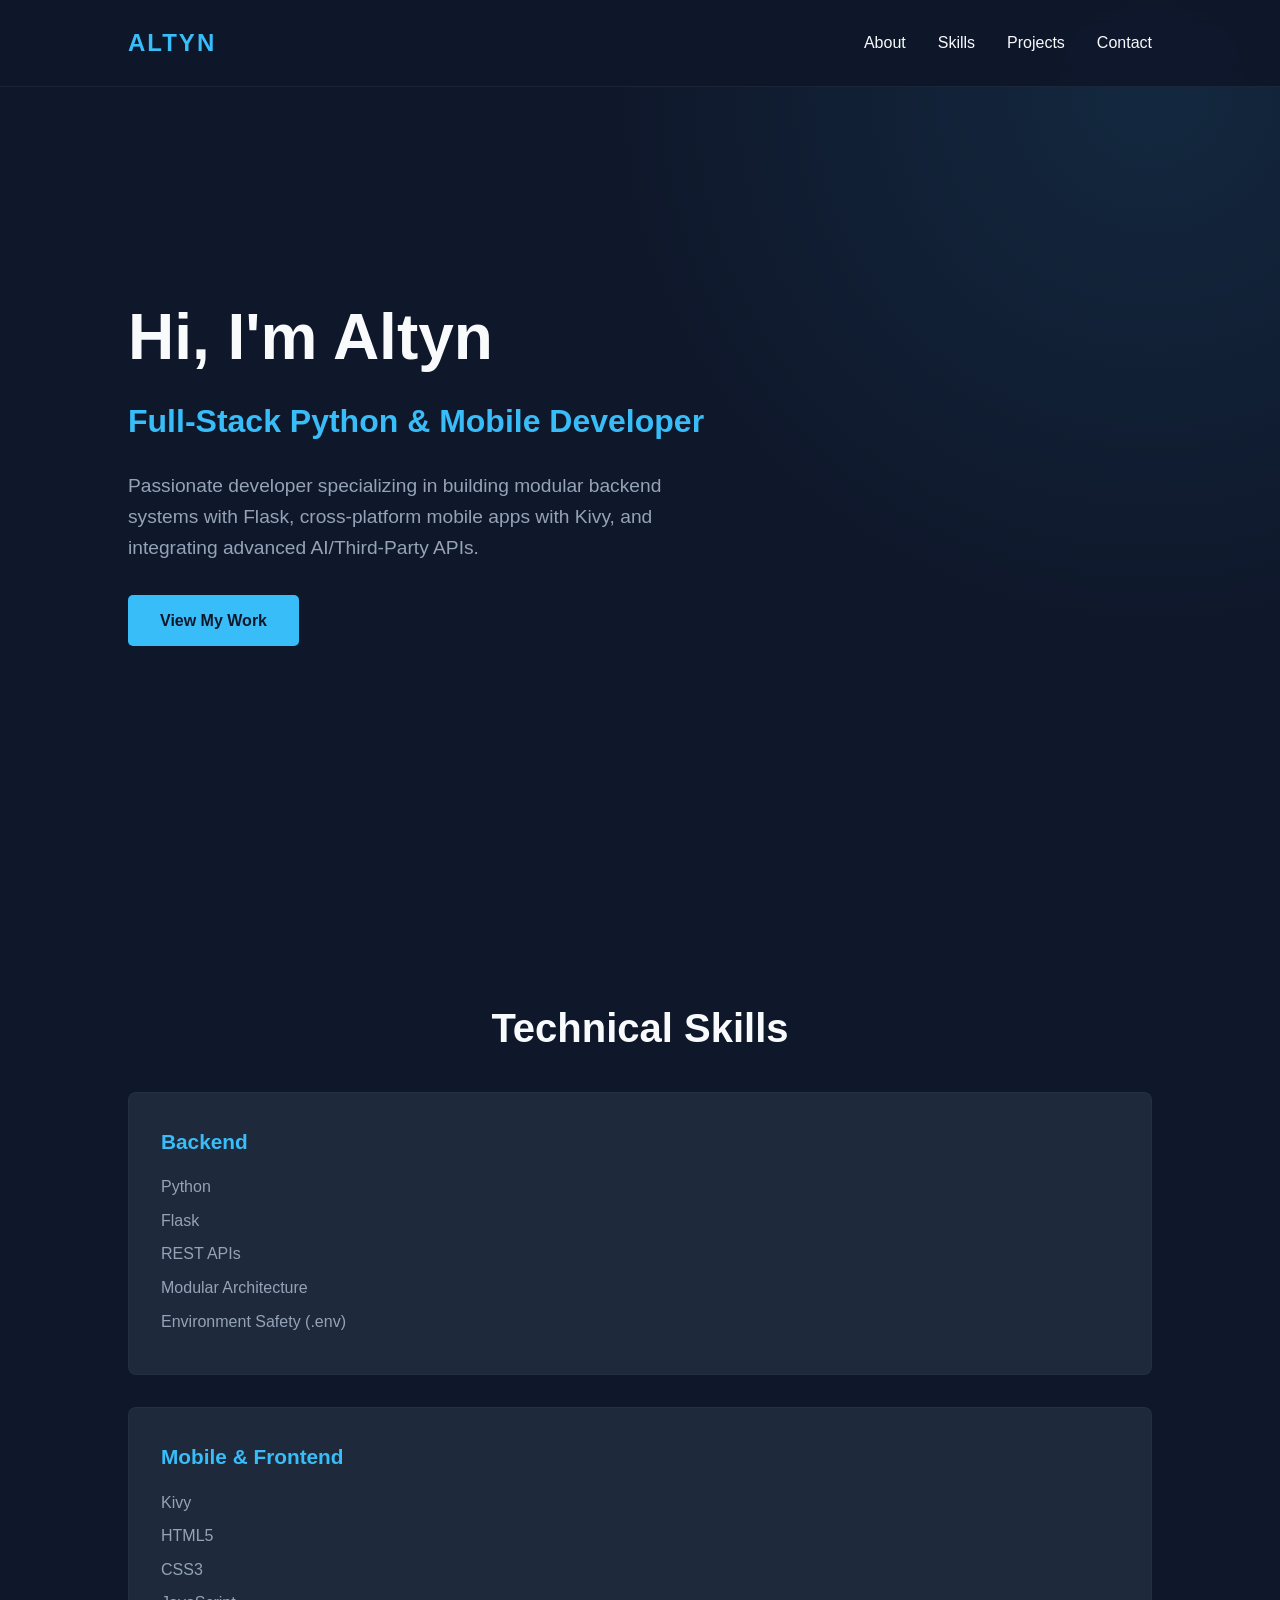
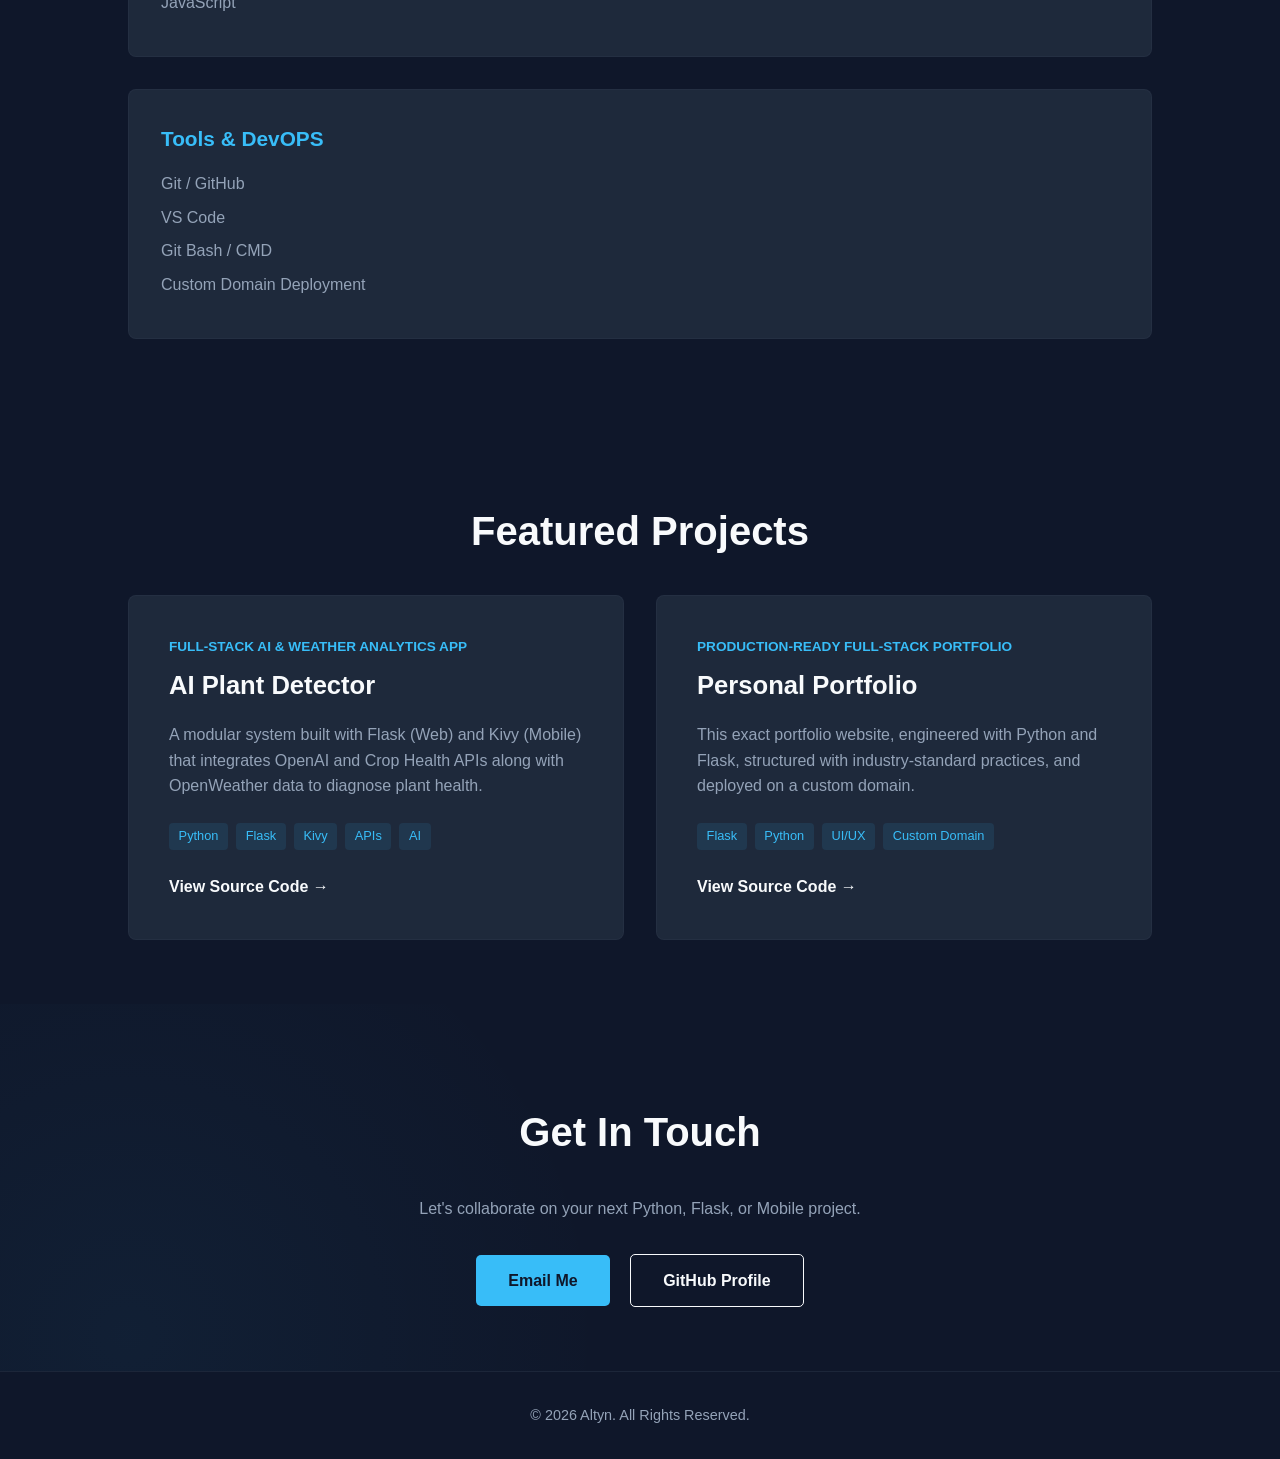
==== index.html @ fd0505f5 "Convert portfolio from Flask to static HTML" ====
<!DOCTYPE html>
<html lang="en">
<head>
    <meta charset="UTF-8">
    <meta name="viewport" content="width=device-width, initial-scale=1.0">
    <title>Hi | Portfolio</title>
    <link rel="stylesheet" href="static/style.css">
</head>
<body>

    <header>
        <nav class="navbar">
            <div class="logo">ALTYN</div>
            <ul class="nav-links">
                <li><a href="#about">About</a></li>
                <li><a href="#skills">Skills</a></li>
                <li><a href="#projects">Projects</a></li>
                <li><a href="#contact">Contact</a></li>
            </ul>
        </nav>
    </header>

    <section class="hero">
        <div class="hero-content">
            <h1>Hi, I'm Altyn</h1>
            <h2>Full-Stack Python & Mobile Developer</h2>
            <p>Passionate developer specializing in building modular backend systems with Flask, cross-platform mobile apps with Kivy, and integrating advanced AI/Third-Party APIs.</p>
            <a href="#projects" class="btn">View My Work</a>
        </div>
    </section>

    <section id="skills" class="skills-section">
        <h2>Technical Skills</h2>
        <div class="skills-grid">
            <div class="skill-category">
                <h3>Backend</h3>
                <ul>
                    <li>Python</li>
                    <li>Flask</li>
                    <li>REST APIs</li>
                    <li>Modular Architecture</li>
                    <li>Environment Safety (.env)</li>
                </ul>
            </div>
            <div class="skill-category">
                <h3>Mobile & Frontend</h3>
                <ul>
                    <li>Kivy</li>
                    <li>HTML5</li>
                    <li>CSS3</li>
                    <li>JavaScript</li>
                </ul>
            </div>
            <div class="skill-category">
                <h3>Tools & DevOPS</h3>
                <ul>
                    <li>Git / GitHub</li>
                    <li>VS Code</li>
                    <li>Git Bash / CMD</li>
                    <li>Custom Domain Deployment</li>
                </ul>
            </div>
        </div>
    </section>

    <section id="projects" class="projects-section">
        <h2>Featured Projects</h2>
        <div class="projects-grid">
            <div class="project-card">
                <span class="project-subtitle">Full-Stack AI & Weather Analytics App</span>
                <h3>AI Plant Detector</h3>
                <p>A modular system built with Flask (Web) and Kivy (Mobile) that integrates OpenAI and Crop Health APIs along with OpenWeather data to diagnose plant health.</p>
                <div class="project-tags">
                    <span class="tag">Python</span>
                    <span class="tag">Flask</span>
                    <span class="tag">Kivy</span>
                    <span class="tag">APIs</span>
                    <span class="tag">AI</span>
                </div>
                <a href="https://github.com/aaltynn/Plant_detector" target="_blank" class="project-link">View Source Code →</a>
            </div>
            <div class="project-card">
                <span class="project-subtitle">Production-Ready Full-Stack Portfolio</span>
                <h3>Personal Portfolio</h3>
                <p>This exact portfolio website, engineered with Python and Flask, structured with industry-standard practices, and deployed on a custom domain.</p>
                <div class="project-tags">
                    <span class="tag">Flask</span>
                    <span class="tag">Python</span>
                    <span class="tag">UI/UX</span>
                    <span class="tag">Custom Domain</span>
                </div>
                <a href="https://github.com/aaltynn/Website" target="_blank" class="project-link">View Source Code →</a>
            </div>
        </div>
    </section>

    <section id="contact" class="contact-section">
        <h2>Get In Touch</h2>
        <p>Let's collaborate on your next Python, Flask, or Mobile project.</p>
        <div class="contact-buttons">
            <a href="mailto:your-email@example.com" class="btn">Email Me</a>
            <a href="https://github.com/aaltynn" target="_blank" class="btn secondary-btn">GitHub Profile</a>
        </div>
    </section>

    <footer>
        <p>&copy; 2026 Altyn. All Rights Reserved.</p>
    </footer>

</body>
</html>
---- static/style.css ----
:root {
    --bg-main: #0f172a;
    --bg-card: #1e293b;
    --accent: #38bdf8;
    --text-main: #f8fafc;
    --text-muted: #94a3b8;
}

* {
    margin: 0;
    padding: 0;
    box-sizing: border-box;
    font-family: 'Segoe UI', Tahoma, Geneva, Verdana, sans-serif;
    scroll-behavior: smooth;
}

body {
    background-color: var(--bg-main);
    color: var(--text-main);
    line-height: 1.6;
}

/* Navbar */
.navbar {
    display: flex;
    justify-content: space-between;
    align-items: center;
    padding: 1.5rem 10%;
    background-color: rgba(15, 23, 42, 0.9);
    position: fixed;
    width: 100%;
    top: 0;
    z-index: 1000;
    backdrop-filter: blur(10px);
    border-bottom: 1px solid rgba(148, 163, 184, 0.1);
}

.logo {
    font-size: 1.5rem;
    font-weight: bold;
    color: var(--accent);
    letter-spacing: 2px;
}

.nav-links {
    display: flex;
    list-style: none;
    gap: 2rem;
}

.nav-links a {
    color: var(--text-main);
    text-decoration: none;
    transition: color 0.3s;
}

.nav-links a:hover {
    color: var(--accent);
}

/* Sections General */
section {
    padding: 6rem 10% 4rem 10%;
}

h2 {
    font-size: 2.5rem;
    margin-bottom: 2rem;
    text-align: center;
    color: var(--text-main);
}

/* Hero */
.hero {
    min-height: 100vh;
    display: flex;
    align-items: center;
    background: radial-gradient(circle at 90% 10%, rgba(56, 189, 248, 0.1), transparent 40%);
}

.hero-content h1 {
    font-size: 4rem;
    margin-bottom: 0.5rem;
}

.hero-content h2 {
    font-size: 2rem;
    color: var(--accent);
    text-align: left;
    margin-bottom: 1.5rem;
}

.hero-content p {
    font-size: 1.2rem;
    color: var(--text-muted);
    max-width: 600px;
    margin-bottom: 2rem;
}

/* Buttons */
.btn {
    display: inline-block;
    background-color: var(--accent);
    color: var(--bg-main);
    padding: 0.8rem 2rem;
    border-radius: 5px;
    text-decoration: none;
    font-weight: bold;
    transition: transform 0.3s, background-color 0.3s;
}

.btn:hover {
    transform: translateY(-3px);
    background-color: #7dd3fc;
}

.secondary-btn {
    background-color: transparent;
    color: var(--text-main);
    border: 1px solid var(--text-main);
    margin-left: 1rem;
}

.secondary-btn:hover {
    background-color: rgba(255, 255, 255, 0.1);
    color: var(--text-main);
}

/* Skills */
.skills-grid {
    display: grid;
    grid-template-columns: repeat(auto-fit, minmax(280px, 1max));
    gap: 2rem;
}

.skill-category {
    background-color: var(--bg-card);
    padding: 2rem;
    border-radius: 8px;
    border: 1px solid rgba(148, 163, 184, 0.05);
}

.skill-category h3 {
    color: var(--accent);
    margin-bottom: 1rem;
    font-size: 1.3rem;
}

.skill-category ul {
    list-style-type: none;
}

.skill-category li {
    margin-bottom: 0.5rem;
    color: var(--text-muted);
}

/* Projects */
.projects-grid {
    display: grid;
    grid-template-columns: repeat(auto-fit, minmax(350px, 1fr));
    gap: 2rem;
}

.project-card {
    background-color: var(--bg-card);
    padding: 2.5rem;
    border-radius: 8px;
    display: flex;
    flex-direction: column;
    transition: transform 0.3s;
    border: 1px solid rgba(148, 163, 184, 0.05);
}

.project-card:hover {
    transform: translateY(-5px);
}

.project-subtitle {
    color: var(--accent);
    font-size: 0.85rem;
    font-weight: bold;
    text-transform: uppercase;
    margin-bottom: 0.5rem;
}

.project-card h3 {
    font-size: 1.6rem;
    margin-bottom: 1rem;
}

.project-card p {
    color: var(--text-muted);
    margin-bottom: 1.5rem;
    flex-grow: 1;
}

.project-tags {
    display: flex;
    gap: 0.5rem;
    flex-wrap: wrap;
    margin-bottom: 1.5rem;
}

.tag {
    background-color: rgba(56, 189, 248, 0.1);
    color: var(--accent);
    padding: 0.2rem 0.6rem;
    border-radius: 4px;
    font-size: 0.8rem;
}

.project-link {
    color: var(--text-main);
    text-decoration: none;
    font-weight: bold;
}

.project-link:hover {
    color: var(--accent);
}

/* Contact */
.contact-section {
    text-align: center;
    background: radial-gradient(circle at 10% 90%, rgba(56, 189, 248, 0.05), transparent 40%);
}

.contact-section p {
    color: var(--text-muted);
    margin-bottom: 2rem;
}

footer {
    text-align: center;
    padding: 2rem;
    color: var(--text-muted);
    font-size: 0.9rem;
    border-top: 1px solid rgba(148, 163, 184, 0.1);
}
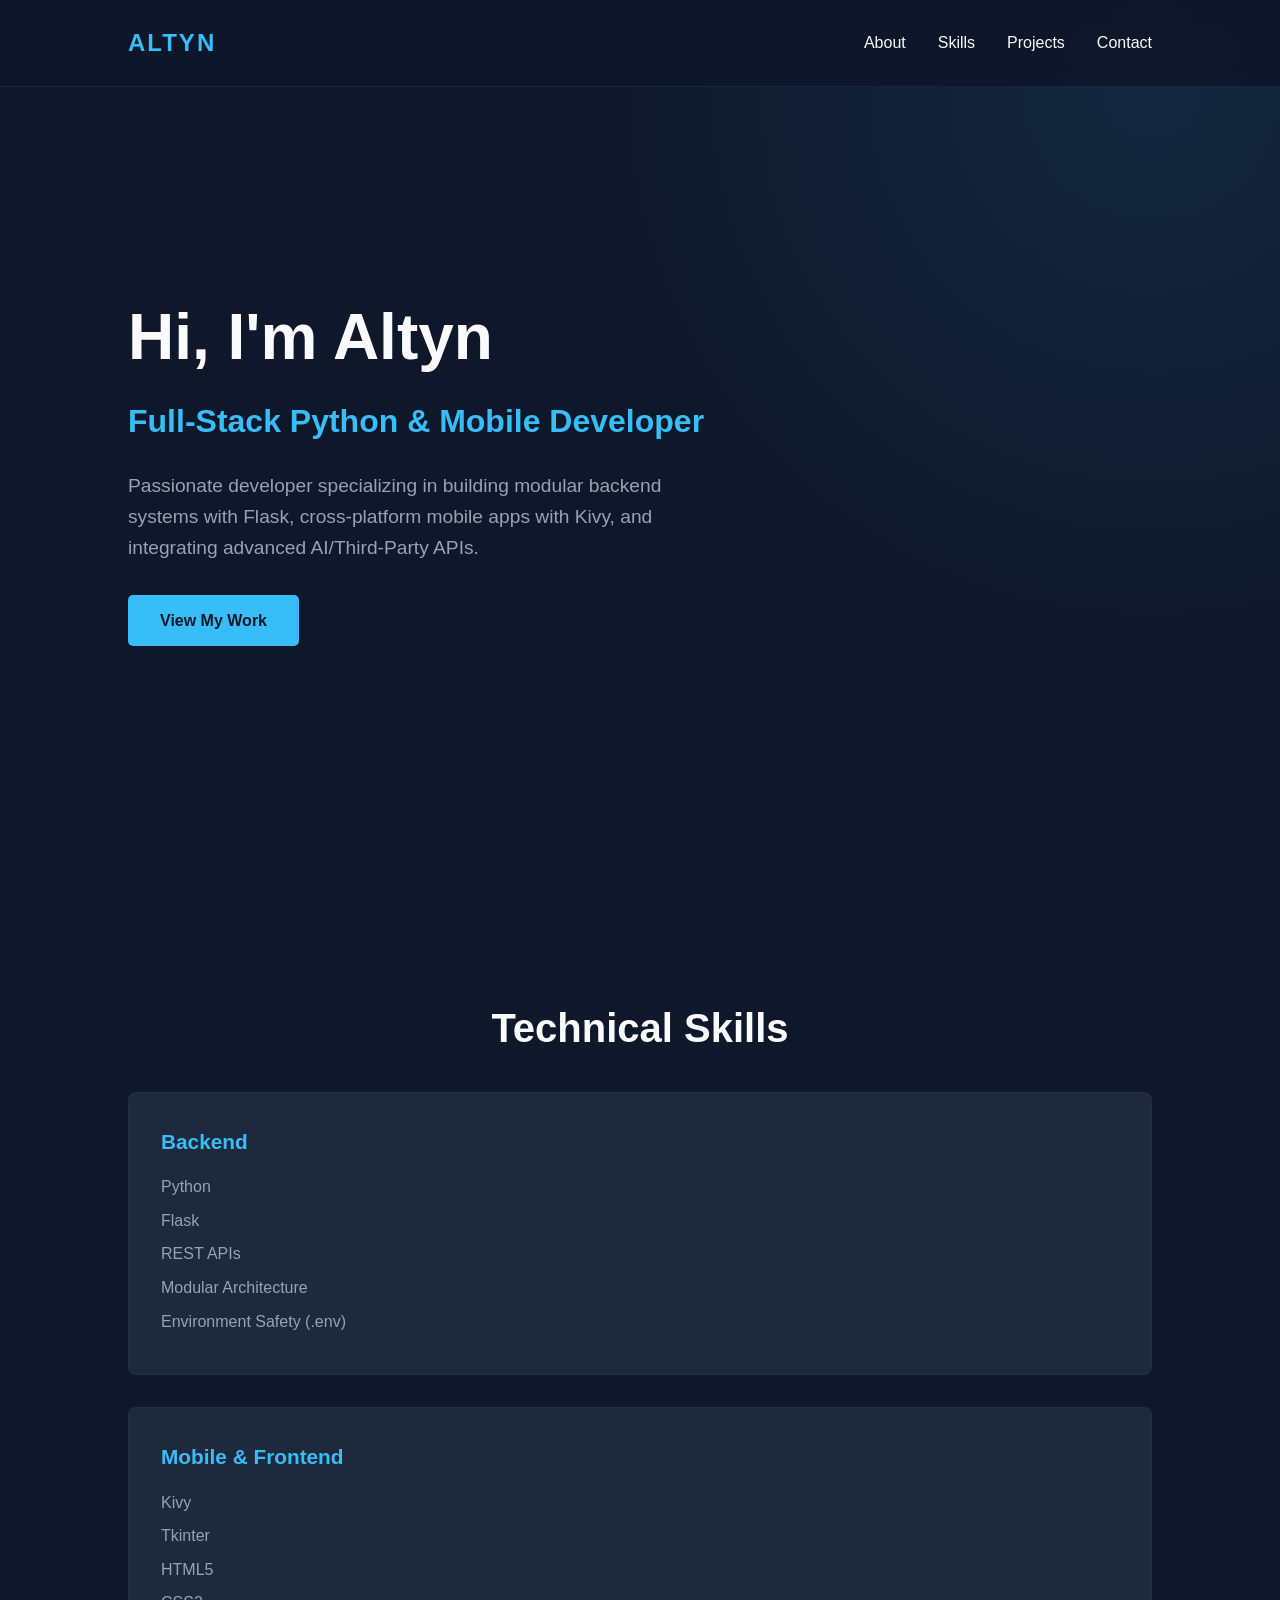
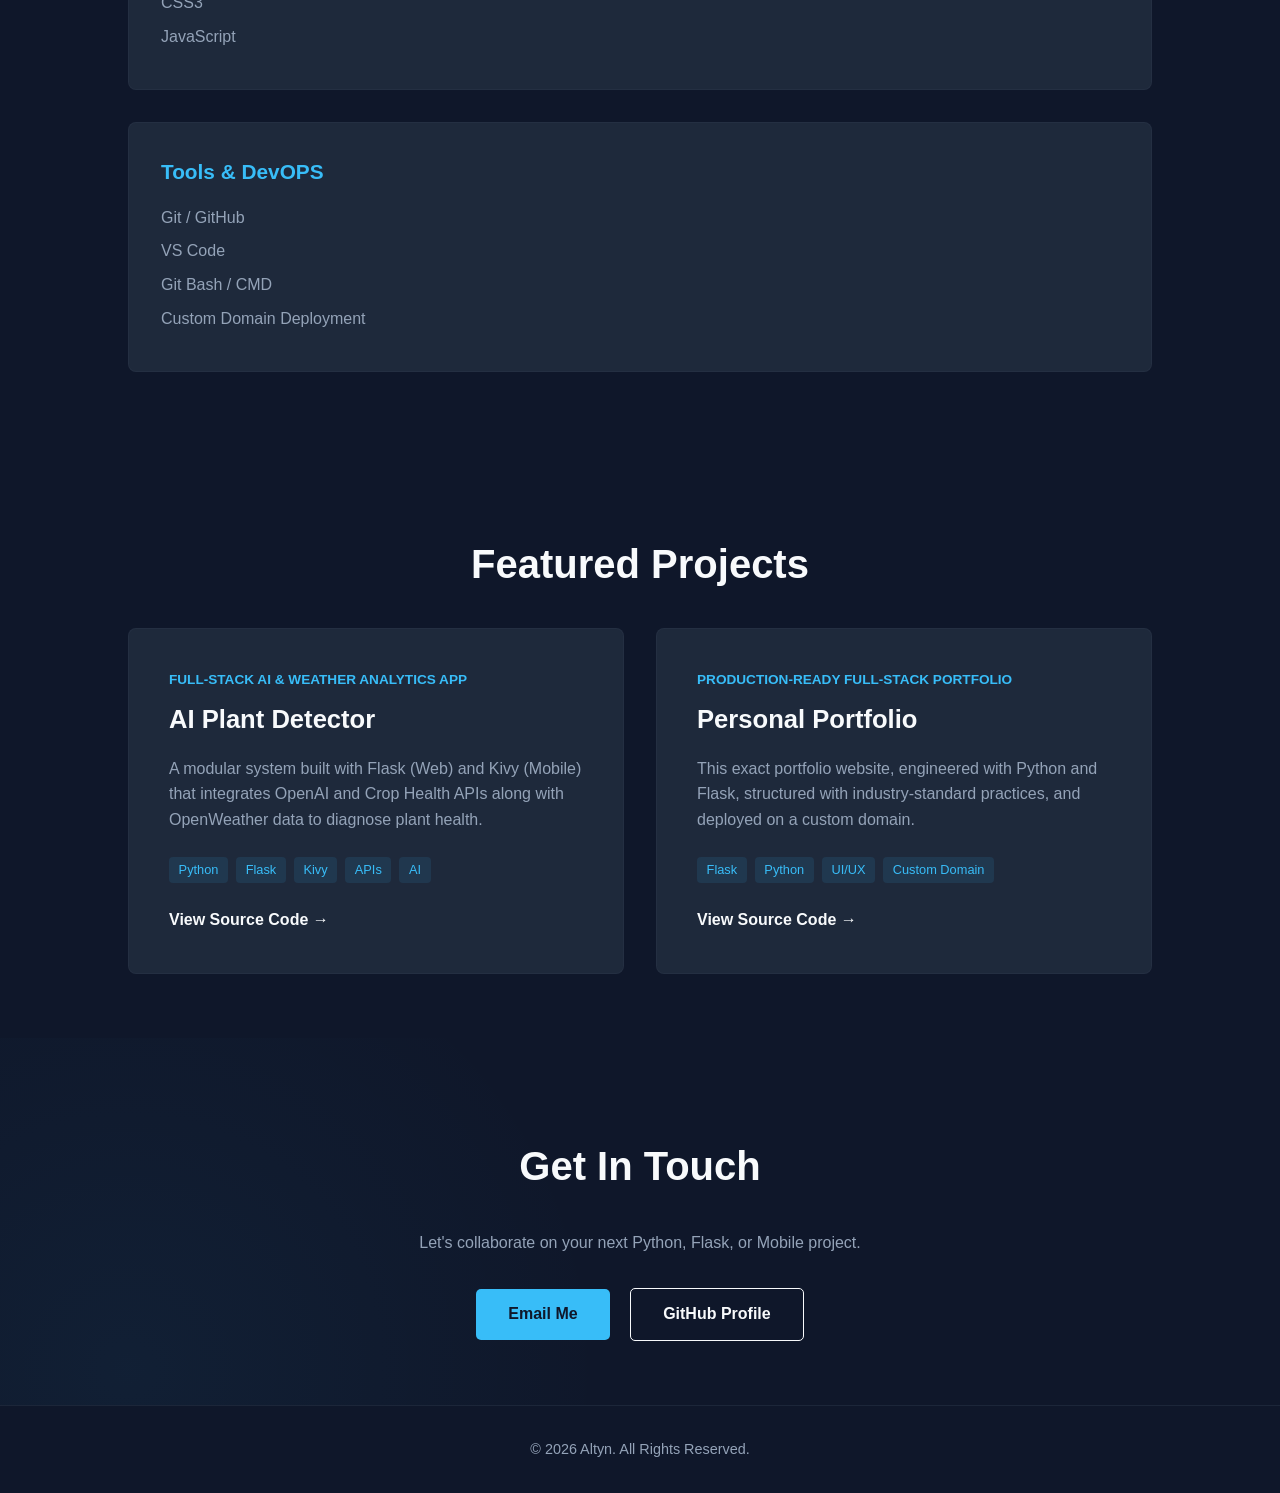
==== commit 772dea10: "portfolio" ====
--- a/index.html
+++ b/index.html
@@ -46,6 +46,7 @@
                 <h3>Mobile & Frontend</h3>
                 <ul>
                     <li>Kivy</li>
+                    <li>Tkinter</li>
                     <li>HTML5</li>
                     <li>CSS3</li>
                     <li>JavaScript</li>
